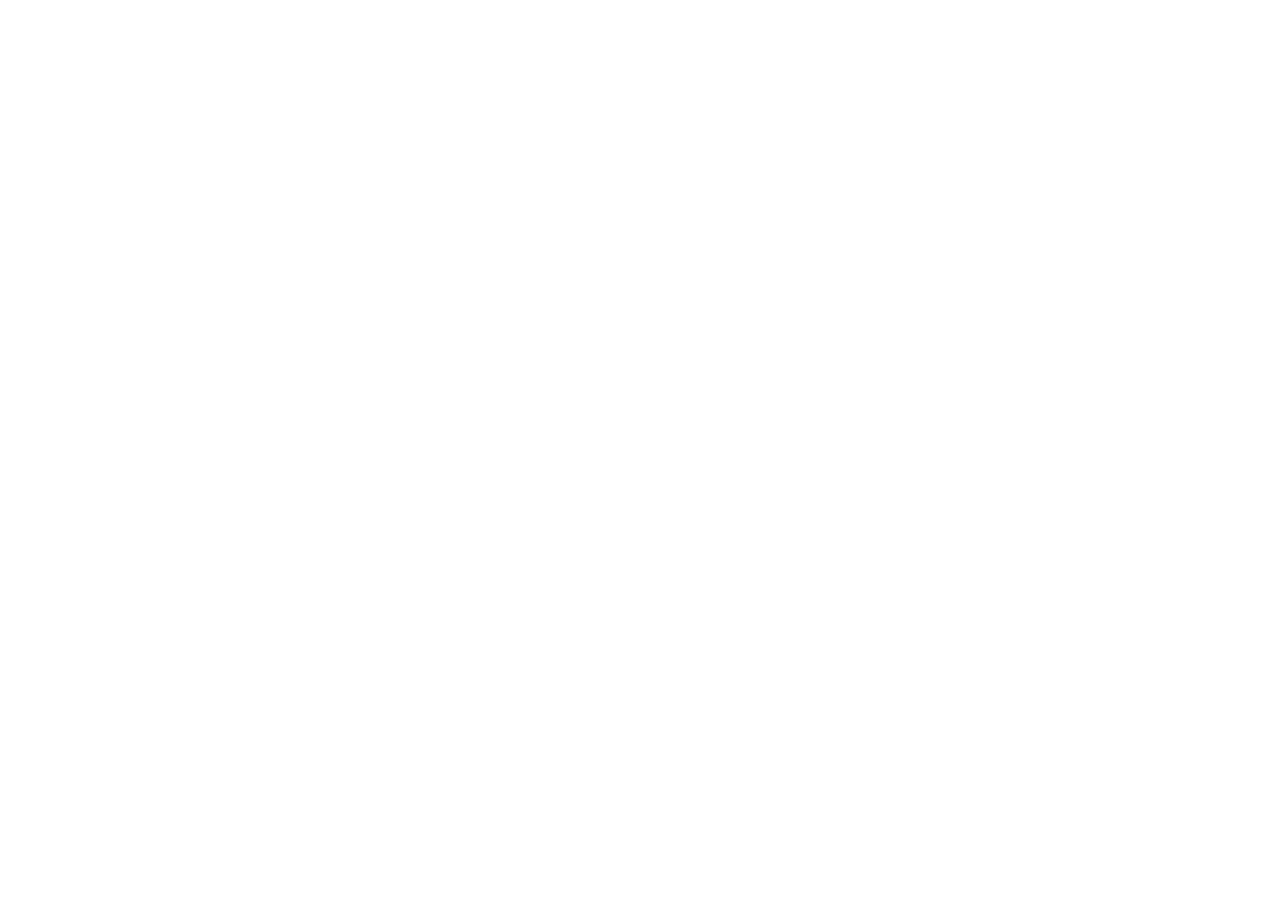
==== index.html @ 55d8226f "First commit" ====
<!DOCTYPE html>
<html lang="en">
<head>
    <meta charset="UTF-8">
    <meta name="viewport" content="width=device-width, initial-scale=1.0">
    <title>Document</title>
</head>
<body>
    
</body>
</html>
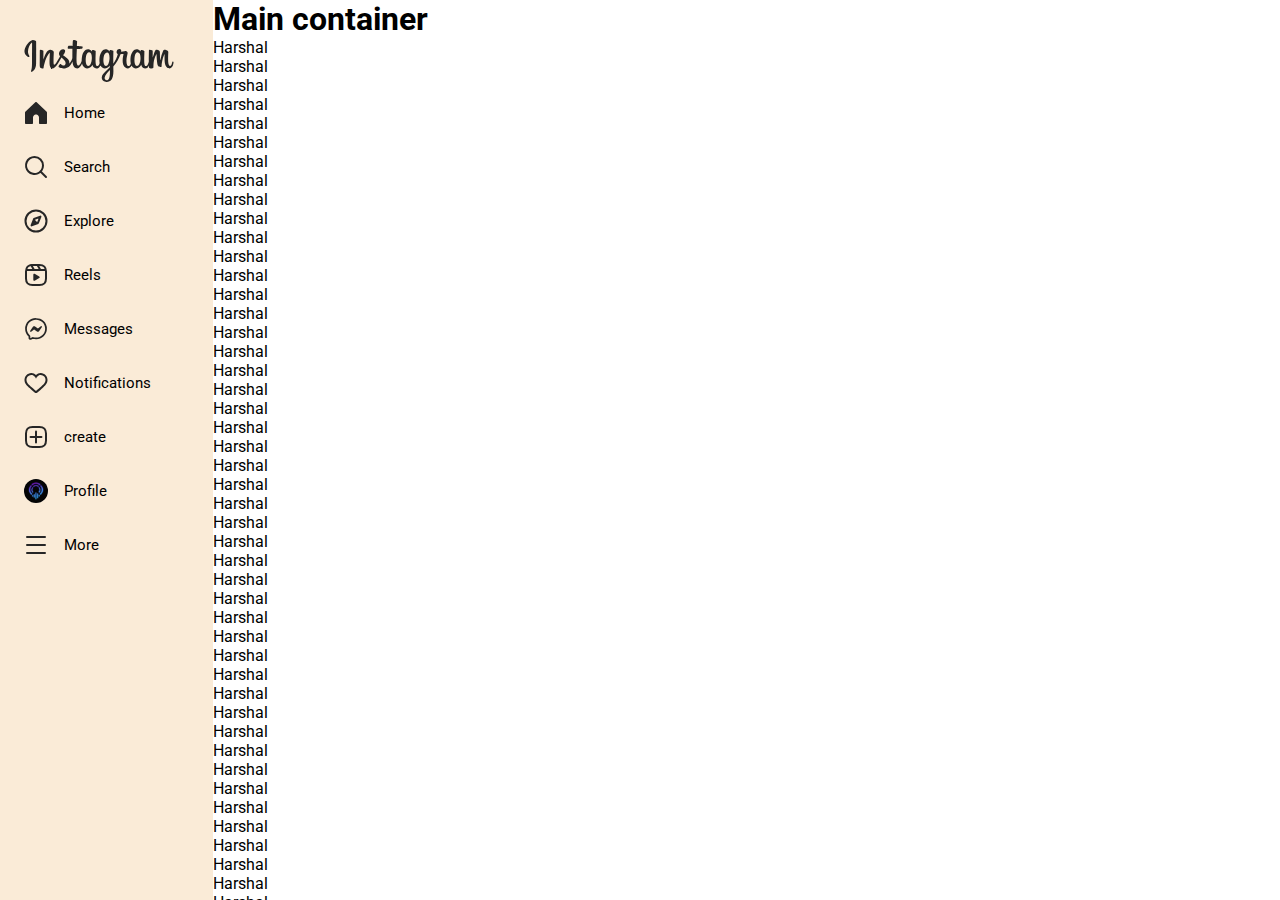
==== commit 03d361b5: "First commit" ====
--- a/index.html
+++ b/index.html
@@ -3,9 +3,134 @@
 <head>
     <meta charset="UTF-8">
     <meta name="viewport" content="width=device-width, initial-scale=1.0">
+    <link href="./styles.css" rel="stylesheet">
+    <link href="https://fonts.googleapis.com/css2?family=Roboto:ital,wght@0,100..900;1,100..900&display=swap" rel="stylesheet">
     <title>Document</title>
 </head>
 <body>
-    
+    <div class = "container">
+        <section id="sidebar">
+            <img src="./assets/insta_logo.svg" id="logo">
+            <ul>
+                <li><img src="./assets/home.svg">Home</li>
+                <li><img src="./assets/search.svg">Search</li>
+                <li><img src="./assets/explore.svg">Explore</li>
+                <li><img src="./assets/reels.svg">Reels</li>
+                <li><img src="./assets/messages.svg">Messages</li>
+                <li><img src="./assets/notification.svg">Notifications</li>
+                <li><img src="./assets/create.svg">create</li>
+                <li><img src="./assets/profile.svg">Profile</li>
+                <li><img src="./assets/more.svg">More</li>
+                
+            </ul>
+        </section>
+        <section id="main-scrollable-conctainer">
+            <h1>Main container</h1>
+            <ul>
+                <li>Harshal</li>
+                <li>Harshal</li>
+                <li>Harshal</li>
+                <li>Harshal</li>
+                <li>Harshal</li>
+                <li>Harshal</li>
+                <li>Harshal</li>
+                <li>Harshal</li>
+                <li>Harshal</li>
+                <li>Harshal</li>
+                <li>Harshal</li>
+                <li>Harshal</li>
+                <li>Harshal</li>
+                <li>Harshal</li>
+                <li>Harshal</li>
+                <li>Harshal</li>
+                <li>Harshal</li>
+                <li>Harshal</li>
+                <li>Harshal</li>
+                <li>Harshal</li>
+                <li>Harshal</li>
+                <li>Harshal</li>
+                <li>Harshal</li>
+                <li>Harshal</li>
+                <li>Harshal</li>
+                <li>Harshal</li>
+                <li>Harshal</li>
+                <li>Harshal</li>
+                <li>Harshal</li>
+                <li>Harshal</li>
+                <li>Harshal</li>
+                <li>Harshal</li>
+                <li>Harshal</li>
+                <li>Harshal</li>
+                <li>Harshal</li>
+                <li>Harshal</li>
+                <li>Harshal</li>
+                <li>Harshal</li>
+                <li>Harshal</li>
+                <li>Harshal</li>
+                <li>Harshal</li>
+                <li>Harshal</li>
+                <li>Harshal</li>
+                <li>Harshal</li>
+                <li>Harshal</li>
+                <li>Harshal</li>
+                <li>Harshal</li>
+                <li>Harshal</li>
+                <li>Harshal</li>
+                <li>Harshal</li>
+                <li>Harshal</li>
+                <li>Harshal</li>
+                <li>Harshal</li>
+                <li>Harshal</li>
+                <li>Harshal</li>
+                <li>Harshal</li>
+                <li>Harshal</li>
+                <li>Harshal</li>
+                <li>Harshal</li>
+                <li>Harshal</li>
+                <li>Harshal</li>
+                <li>Harshal</li>
+                <li>Harshal</li>
+                <li>Harshal</li>
+                <li>Harshal</li>
+                <li>Harshal</li>
+                <li>Harshal</li>
+                <li>Harshal</li>
+                <li>Harshal</li>
+                <li>Harshal</li>
+                <li>Harshal</li>
+                <li>Harshal</li>
+                <li>Harshal</li>
+                <li>Harshal</li>
+                <li>Harshal</li>
+                <li>Harshal</li>
+                <li>Harshal</li>
+                <li>Harshal</li>
+                <li>Harshal</li>
+                <li>Harshal</li>
+                <li>Harshal</li>
+                <li>Harshal</li>
+                <li>Harshal</li>
+                <li>Harshal</li>
+                <li>Harshal</li>
+                <li>Harshal</li>
+                <li>Harshal</li>
+                <li>Harshal</li>
+                <li>Harshal</li>
+                <li>Harshal</li>
+                <li>Harshal</li>
+                <li>Harshal</li>
+                <li>Harshal</li>
+                <li>Harshal</li>
+                <li>Harshal</li>
+                <li>Harshal</li>
+                <li>Harshal</li>
+                <li>Harshal</li>
+                <li>Harshal</li>
+                <li>Harshal</li>
+                <li>Harshal</li>
+                <li>Harshal</li>
+            </ul>
+        </section>
+    </div>
 </body>
 </html>--- a/styles.css
+++ b/styles.css
@@ -0,0 +1,52 @@
+*{
+    padding: 0px;
+    margin: 0px;
+    font-family: roboto;
+}
+
+.container{
+    width: 100vw;
+    display: flex;
+}
+
+#sidebar{
+    width: 20%;
+    height: 100vh;
+    background-color: antiquewhite;
+    overflow: hidden;
+    overflow-y: scroll;
+}
+
+#main-scrollable-conctainer{
+    width: 100%;
+    height: 100vh;
+    background-color: #ffffff;
+    overflow: hidden;
+    overflow-y: scroll;
+}
+
+#logo{
+    position: static;
+    margin-top: 40px;
+    margin-left: 24px;
+    width: 150px;
+}
+
+#sidebar>ul>li>img{
+    width: 24px;
+    height: 24px;
+    padding-right: 16px;
+}
+
+#sidebar>ul>li{
+    padding:15px 0px;
+    font-family: Roboto;
+    font-size: 15px;
+    font-weight: 400;
+    display: flex;
+    align-items: center;
+}
+
+#sidebar>ul{
+    padding-left: 24px;
+}
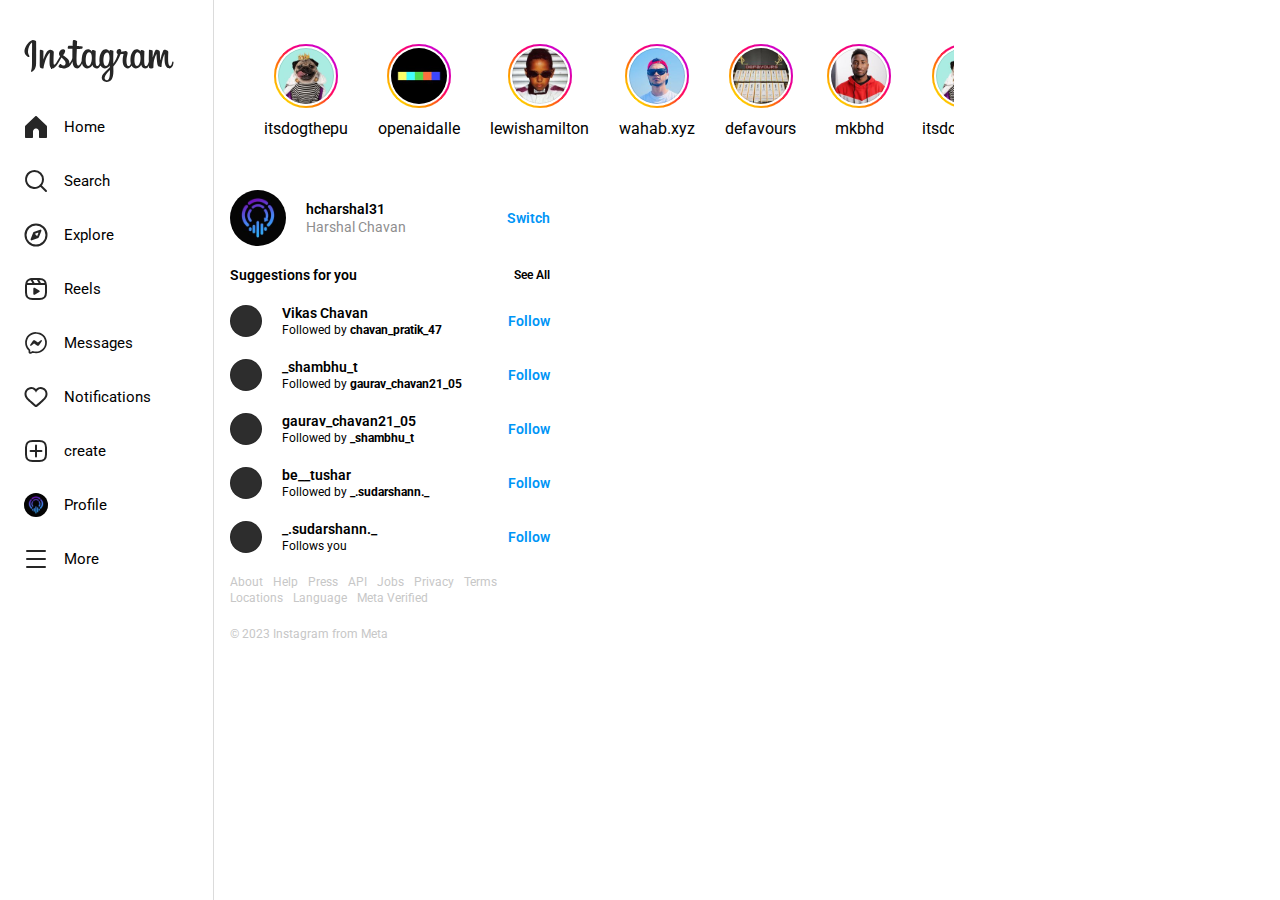
==== commit def6183d: "Added Footer section" ====
--- a/index.html
+++ b/index.html
@@ -1,136 +1,232 @@
 <!DOCTYPE html>
 <html lang="en">
-<head>
-    <meta charset="UTF-8">
-    <meta name="viewport" content="width=device-width, initial-scale=1.0">
-    <link href="./styles.css" rel="stylesheet">
-    <link href="https://fonts.googleapis.com/css2?family=Roboto:ital,wght@0,100..900;1,100..900&display=swap" rel="stylesheet">
-    <title>Document</title>
-</head>
-<body>
-    <div class = "container">
-        <section id="sidebar">
-            <img src="./assets/insta_logo.svg" id="logo">
-            <ul>
-                <li><img src="./assets/home.svg">Home</li>
-                <li><img src="./assets/search.svg">Search</li>
-                <li><img src="./assets/explore.svg">Explore</li>
-                <li><img src="./assets/reels.svg">Reels</li>
-                <li><img src="./assets/messages.svg">Messages</li>
-                <li><img src="./assets/notification.svg">Notifications</li>
-                <li><img src="./assets/create.svg">create</li>
-                <li><img src="./assets/profile.svg">Profile</li>
-                <li><img src="./assets/more.svg">More</li>
-                
+  <head>
+    <meta charset="UTF-8" />
+    <meta name="viewport" content="width=device-width, initial-scale=1.0" />
+    <link href="./styles.css" rel="stylesheet" />
+    <link
+      href="https://fonts.googleapis.com/css2?family=Roboto:ital,wght@0,100..900;1,100..900&display=swap"
+      rel="stylesheet"
+    />
+    <title>Insta Clone</title>
+  </head>
+  <body>
+    <div class="container">
+      <section id="sidebar">
+        <img src="./assets/insta_logo.svg" id="logo" />
+        <ul>
+          <li><img src="./assets/home.svg" />Home</li>
+          <li><img src="./assets/search.svg" />Search</li>
+          <li><img src="./assets/explore.svg" />Explore</li>
+          <li><img src="./assets/reels.svg" />Reels</li>
+          <li><img src="./assets/messages.svg" />Messages</li>
+          <li><img src="./assets/notification.svg" />Notifications</li>
+          <li><img src="./assets/create.svg" />create</li>
+          <li><img src="./assets/profile.svg" />Profile</li>
+          <li><img src="./assets/more.svg" />More</li>
+        </ul>
+      </section>
+      <section id="main-scrollable-conctainer">
+        <div id="story-section">
+          <div class="story">
+            <div class="story-img">
+              <img src="./assets/storyImg1.svg" />
+            </div>
+            <p>itsdogthepu</p>
+          </div>
+          <div class="story">
+            <div class="story-img">
+              <img src="./assets/storyImg2.svg" />
+            </div>
+            <p>openaidalle</p>
+          </div>
+          <div class="story">
+            <div class="story-img">
+              <img src="./assets/storyImg3.svg" />
+            </div>
+            <p>lewishamilton</p>
+          </div>
+          <div class="story">
+            <div class="story-img">
+              <img src="./assets/storyImg4.svg" />
+            </div>
+            <p>wahab.xyz</p>
+          </div>
+          <div class="story">
+            <div class="story-img">
+              <img src="./assets/storyImg5.svg" />
+            </div>
+            <p>defavours</p>
+          </div>
+          <div class="story">
+            <div class="story-img">
+              <img src="./assets/storyImg6.svg" />
+            </div>
+            <p>mkbhd</p>
+          </div>
+          <div class="story">
+            <div class="story-img">
+              <img src="./assets/storyImg1.svg" />
+            </div>
+            <p>itsdogthepu</p>
+          </div>
+          <div class="story">
+            <div class="story-img">
+              <img src="./assets/storyImg2.svg" />
+            </div>
+            <p>openaidalle</p>
+          </div>
+          <div class="story">
+            <div class="story-img">
+              <img src="./assets/storyImg3.svg" />
+            </div>
+            <p>lewishamilton</p>
+          </div>
+          <div class="story">
+            <div class="story-img">
+              <img src="./assets/storyImg4.svg" />
+            </div>
+            <p>wahab.xyz</p>
+          </div>
+          <div class="story">
+            <div class="story-img">
+              <img src="./assets/storyImg5.svg" />
+            </div>
+            <p>defavours</p>
+          </div>
+          <div class="story">
+            <div class="story-img">
+              <img src="./assets/storyImg6.svg" />
+            </div>
+            <p>mkbhd</p>
+          </div>
+          <div class="story">
+            <div class="story-img">
+              <img src="./assets/storyImg1.svg" />
+            </div>
+            <p>itsdogthepu</p>
+          </div>
+          <div class="story">
+            <div class="story-img">
+              <img src="./assets/storyImg2.svg" />
+            </div>
+            <p>openaidalle</p>
+          </div>
+          <div class="story">
+            <div class="story-img">
+              <img src="./assets/storyImg3.svg" />
+            </div>
+            <p>lewishamilton</p>
+          </div>
+          <div class="story">
+            <div class="story-img">
+              <img src="./assets/storyImg4.svg" />
+            </div>
+            <p>wahab.xyz</p>
+          </div>
+          <div class="story">
+            <div class="story-img">
+              <img src="./assets/storyImg5.svg" />
+            </div>
+            <p>defavours</p>
+          </div>
+          <div class="story">
+            <div class="story-img">
+              <img src="./assets/storyImg6.svg" />
+            </div>
+            <p>mkbhd</p>
+          </div>
+        </div>
+
+        <footer>
+          <div class="footer-profile">
+            <div class="rec-child">
+                <img src="./assets/footer_profile.svg" />
+                <div class="profile-info">
+                <p class="username">hcharshal31</p>
+                <p id="real-name">Harshal Chavan</p>
+                </div>
+            </div>
+            <a href="https://www.instagram.com/hcharshal31/" class="sug-cta">Switch</a>
+          </div>
+
+          <div class="sug-header">
+            <p>Suggestions for you</p>
+            <p>See All</p>
+          </div>
+
+          <div class="suggestions">
+            <div class="rec-child">
+                <img src="/assets/recomendations.svg" />
+                <div>
+                <p class="username">Vikas Chavan</p>
+                <p class="follow-status">Followed by <b>chavan_pratik_47</b></p>
+                </div>
+            </div>
+            <a href="https://www.instagram.com/vikaschavan02" class="sug-cta">Follow</a>
+          </div>
+
+          <div class="suggestions">
+            <div class="rec-child">
+                <img src="/assets/recomendations.svg" />
+                <div>
+                <p class="username">_shambhu_t</p>
+                <p class="follow-status">Followed by <b>gaurav_chavan21_05</b></p>
+                </div>
+            </div>
+            <a href="https://www.instagram.com/_shambhu_t" class="sug-cta">Follow</a>
+          </div>
+
+          <div class="suggestions">
+            <div class="rec-child">
+                <img src="/assets/recomendations.svg" />
+                <div>
+                <p class="username">gaurav_chavan21_05</p>
+                <p class="follow-status">Followed by <b>_shambhu_t</b></p>
+                </div>
+            </div>
+            <a href="https://www.instagram.com/gaurav_chavan21_05" class="sug-cta">Follow</a>
+          </div>
+
+          <div class="suggestions">
+            <div class="rec-child">
+                <img src="/assets/recomendations.svg" />
+                <div>
+                <p class="username">be__tushar</p>
+                <p class="follow-status">Followed by  <b>_.sudarshann._</b></p>
+                </div>
+            </div>
+            <a href="https://www.instagram.com/be__tushar" class="sug-cta">Follow</a>
+          </div>
+
+          <div class="suggestions">
+            <div class="rec-child">
+                <img src="/assets/recomendations.svg" />
+                <div>
+                <p class="username">_.sudarshann._</p>
+                <p class="follow-status">Follows you</p>
+                </div>
+            </div>
+            <a href="https://www.instagram.com/_.sudarshann._" class="sug-cta">Follow</a>
+          </div>
+
+          <div>
+            <ul class="footer-links">
+              <li class="links">About</li>
+              <li class="links">Help</li>
+              <li class="links">Press</li>
+              <li class="links">API</li>
+              <li class="links">Jobs</li>
+              <li class="links">Privacy</li>
+              <li class="links">Terms</li>
+              <li class="links">Locations</li>
+              <li class="links">Language</li>
+              <li class="links">Meta Verified</li>
             </ul>
-        </section>
-        <section id="main-scrollable-conctainer">
-            <h1>Main container</h1>
-            <ul>
-                <li>Harshal</li>
-                <li>Harshal</li>
-                <li>Harshal</li>
-                <li>Harshal</li>
-                <li>Harshal</li>
-                <li>Harshal</li>
-                <li>Harshal</li>
-                <li>Harshal</li>
-                <li>Harshal</li>
-                <li>Harshal</li>
-                <li>Harshal</li>
-                <li>Harshal</li>
-                <li>Harshal</li>
-                <li>Harshal</li>
-                <li>Harshal</li>
-                <li>Harshal</li>
-                <li>Harshal</li>
-                <li>Harshal</li>
-                <li>Harshal</li>
-                <li>Harshal</li>
-                <li>Harshal</li>
-                <li>Harshal</li>
-                <li>Harshal</li>
-                <li>Harshal</li>
-                <li>Harshal</li>
-                <li>Harshal</li>
-                <li>Harshal</li>
-                <li>Harshal</li>
-                <li>Harshal</li>
-                <li>Harshal</li>
-                <li>Harshal</li>
-                <li>Harshal</li>
-                <li>Harshal</li>
-                <li>Harshal</li>
-                <li>Harshal</li>
-                <li>Harshal</li>
-                <li>Harshal</li>
-                <li>Harshal</li>
-                <li>Harshal</li>
-                <li>Harshal</li>
-                <li>Harshal</li>
-                <li>Harshal</li>
-                <li>Harshal</li>
-                <li>Harshal</li>
-                <li>Harshal</li>
-                <li>Harshal</li>
-                <li>Harshal</li>
-                <li>Harshal</li>
-                <li>Harshal</li>
-                <li>Harshal</li>
-                <li>Harshal</li>
-                <li>Harshal</li>
-                <li>Harshal</li>
-                <li>Harshal</li>
-                <li>Harshal</li>
-                <li>Harshal</li>
-                <li>Harshal</li>
-                <li>Harshal</li>
-                <li>Harshal</li>
-                <li>Harshal</li>
-                <li>Harshal</li>
-                <li>Harshal</li>
-                <li>Harshal</li>
-                <li>Harshal</li>
-                <li>Harshal</li>
-                <li>Harshal</li>
-                <li>Harshal</li>
-                <li>Harshal</li>
-                <li>Harshal</li>
-                <li>Harshal</li>
-                <li>Harshal</li>
-                <li>Harshal</li>
-                <li>Harshal</li>
-                <li>Harshal</li>
-                <li>Harshal</li>
-                <li>Harshal</li>
-                <li>Harshal</li>
-                <li>Harshal</li>
-                <li>Harshal</li>
-                <li>Harshal</li>
-                <li>Harshal</li>
-                <li>Harshal</li>
-                <li>Harshal</li>
-                <li>Harshal</li>
-                <li>Harshal</li>
-                <li>Harshal</li>
-                <li>Harshal</li>
-                <li>Harshal</li>
-                <li>Harshal</li>
-                <li>Harshal</li>
-                <li>Harshal</li>
-                <li>Harshal</li>
-                <li>Harshal</li>
-                <li>Harshal</li>
-                <li>Harshal</li>
-                <li>Harshal</li>
-                <li>Harshal</li>
-                <li>Harshal</li>
-                <li>Harshal</li>
-                <li>Harshal</li>
-                <li>Harshal</li>
-                <li>Harshal</li>
-            </ul>
-        </section>
+            <p id="copy-rights">© 2023 Instagram from Meta</p>
+          </div>
+        </footer>
+      </section>
     </div>
-</body>
-</html>+  </body>
+</html>
--- a/styles.css
+++ b/styles.css
@@ -12,9 +12,10 @@
 #sidebar{
     width: 20%;
     height: 100vh;
-    background-color: antiquewhite;
+    background-color: #ffffff;
     overflow: hidden;
     overflow-y: scroll;
+    border-right: 1px solid #DBDBDB;
 }
 
 #main-scrollable-conctainer{
@@ -26,7 +27,7 @@
 }
 
 #logo{
-    position: static;
+    position: absolute;
     margin-top: 40px;
     margin-left: 24px;
     width: 150px;
@@ -49,4 +50,148 @@
 
 #sidebar>ul{
     padding-left: 24px;
+    position: absolute;
+    top: 100px;
 }
+
+/* Story Section */
+
+#story-section{
+    display: flex;
+    align-items: center;
+    width: 60%;
+    height: 180px;
+    padding: 0px 50px 0px;
+    overflow: hidden;
+    overflow-x: scroll;
+    scrollbar-width: none;
+}
+
+.story{
+    display: flex;
+    flex-direction: column;
+    justify-content: center;
+    align-items: center;
+    margin-right: 30px;
+}
+
+.story-img{
+    width: 66px;
+    height: 66px;
+    background: url(./assets/story-background.svg);
+    display: flex;
+    flex-direction: column;
+    justify-content: center;
+    align-items: center;
+    margin-bottom: 10px;
+}
+
+.story>img{
+    width: 56px;
+    height: 56px;
+}
+
+.story>p{
+    text-align: center;
+}
+
+
+/* Footer Section */
+
+footer{
+    width: 30%;
+    padding: 10px 16px;
+}
+
+.footer-profile, .sug-header, .suggestions{
+    display: flex;
+    align-items: center;
+    justify-content: space-between;
+    margin-bottom: 20px;
+}
+
+.rec-child{
+    display: flex;
+    align-items: center;
+}
+
+.rec-child>img{
+    margin-right: 20px;
+}
+
+.username{
+    font-size: 14px;
+    font-weight: 600;
+    line-height: 18px;
+    text-align: left;
+}
+
+.sug-header>p:first-child{
+    font-family: Roboto;
+    font-size: 14px;
+    font-weight: 600;
+    line-height: 18px;
+    text-align: left;
+}
+
+.sug-header>p:last-child{
+    font-family: Roboto;
+    font-size: 12px;
+    font-weight: 600;
+    line-height: 16px;
+    text-align: center;
+}
+
+.sug-cta{
+    font-family: Roboto;
+    font-size: 14px;
+    font-weight: 600;
+    line-height: 16px;
+    text-align: center;
+    color: #0095F6;
+    text-decoration: none;
+}
+
+.footer-links{
+    font-family: Roboto;
+    font-size: 12px;
+    font-weight: 400;
+    line-height: 16px;
+    text-align: left;
+    list-style: none;
+    display: flex;
+    flex-wrap: wrap;
+    color: #C7C7C7;
+    margin-top: 10px;
+}
+
+.footer-links>li{
+    margin-right: 10px;
+}
+
+#real-name{
+    font-family: Roboto;
+    font-size: 14px;
+    font-weight: 400;
+    line-height: 18px;
+    text-align: left;
+    color: #8e8e8e;
+}
+
+.follow-status{
+    font-family: Roboto;
+    font-size: 12px;
+    font-weight: 400;
+    line-height: 16px;
+    text-align: left;
+}
+
+#copy-rights{
+    font-family: Roboto;
+    font-size: 12px;
+    font-weight: 400;
+    line-height: 16px;
+    text-align: left;
+    color: #C7C7C7;
+    margin-top: 20px;
+}
